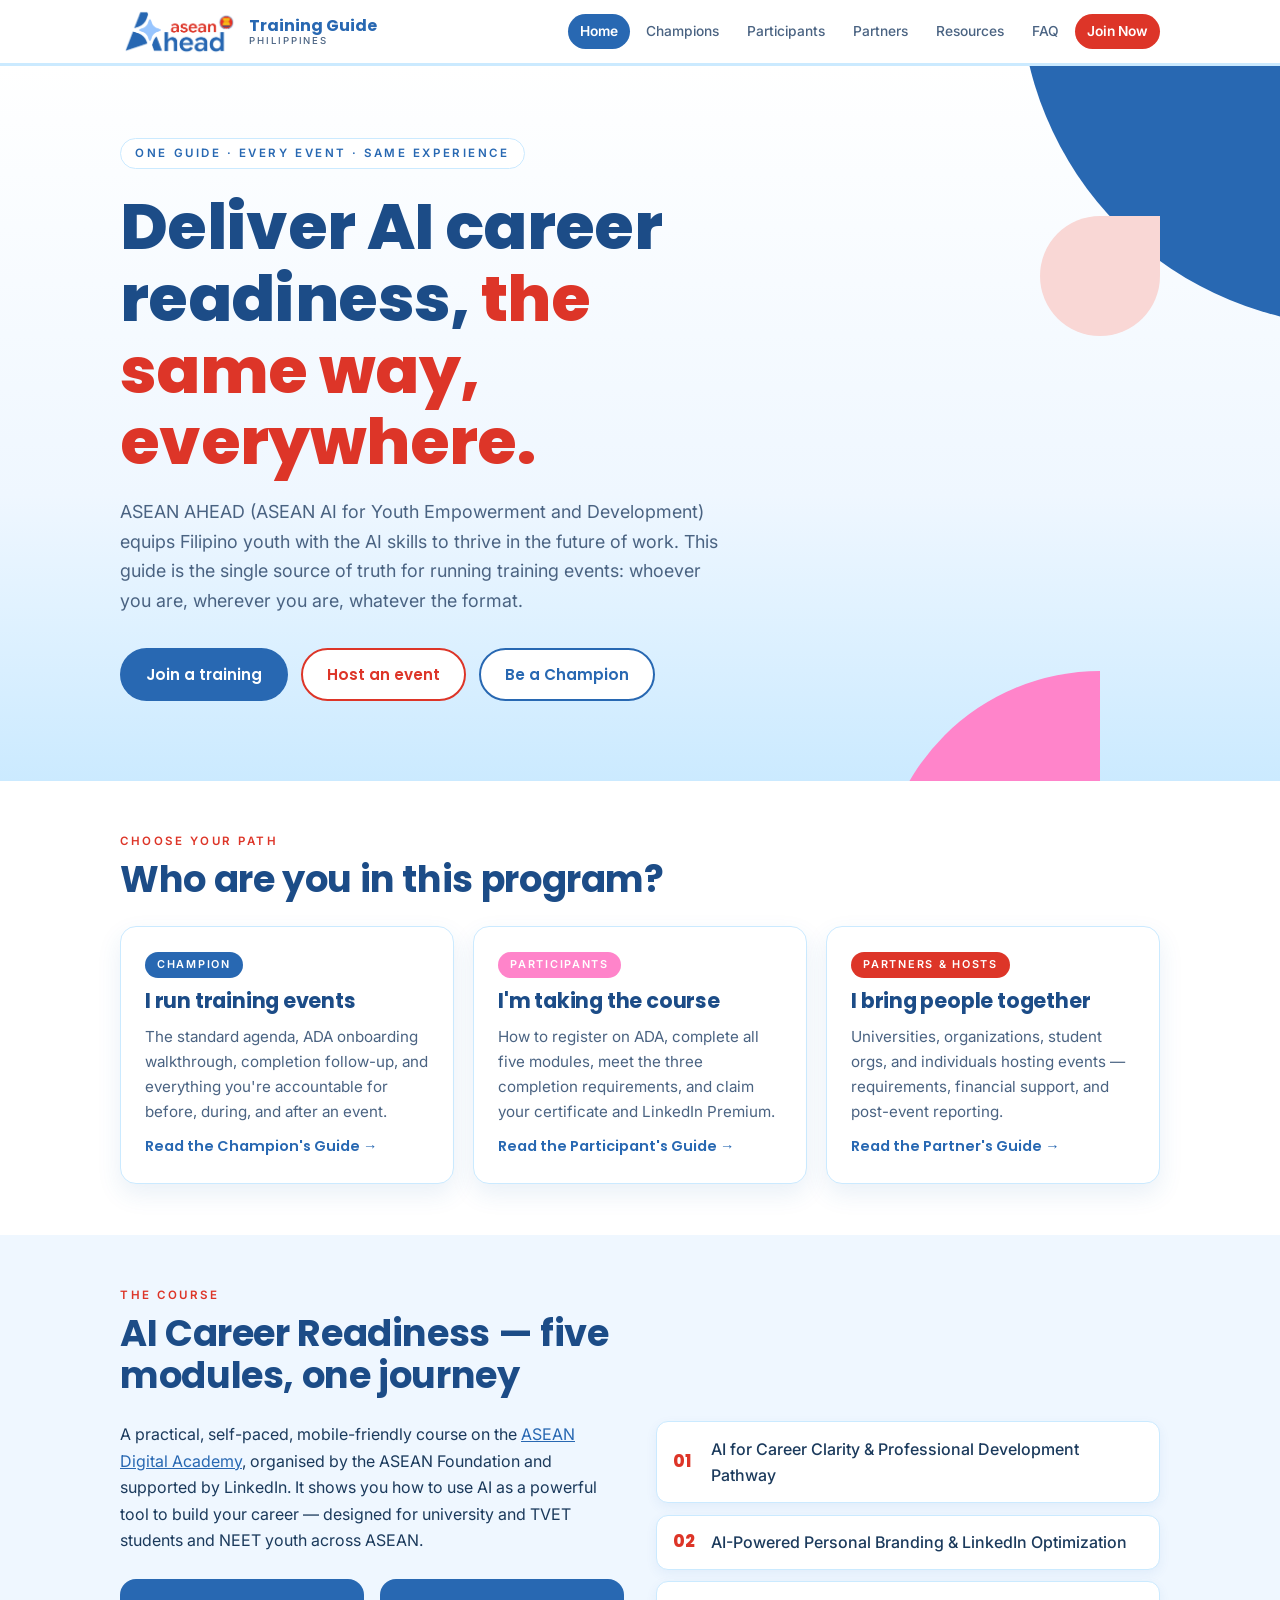
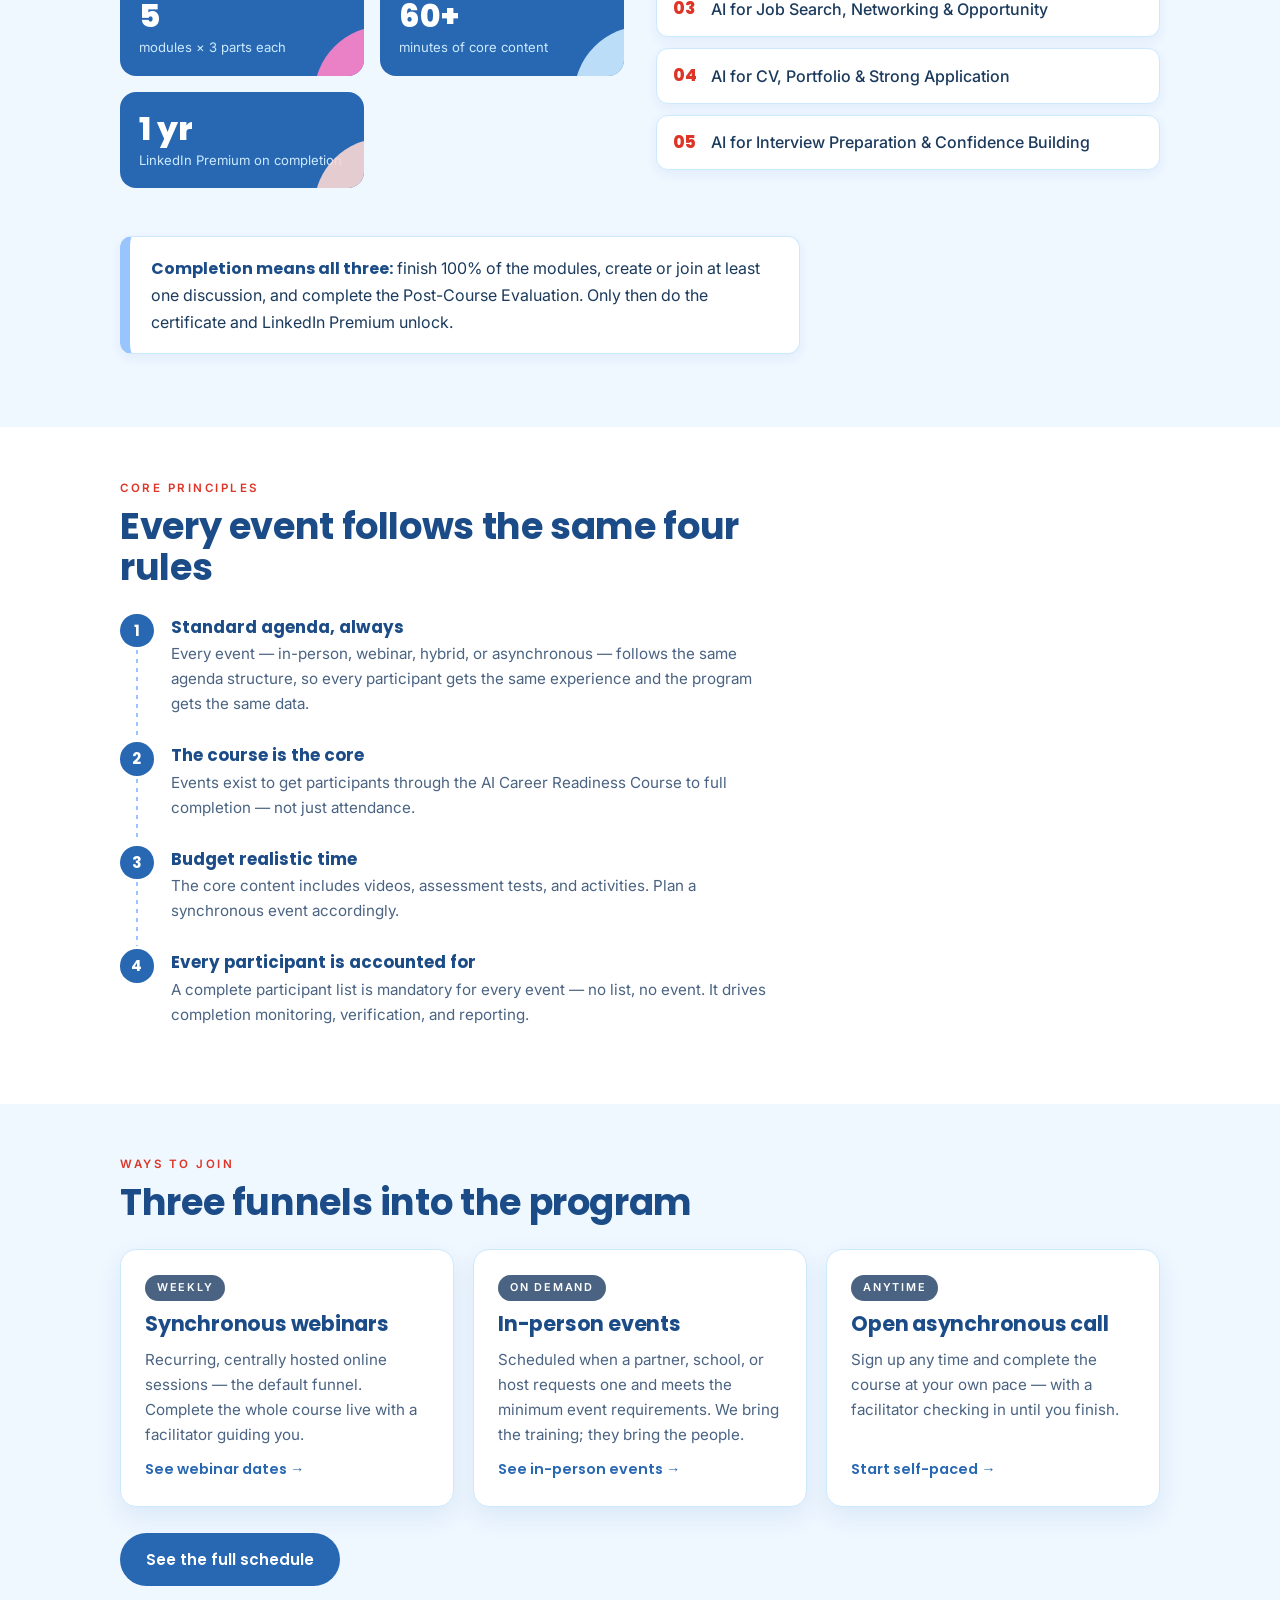
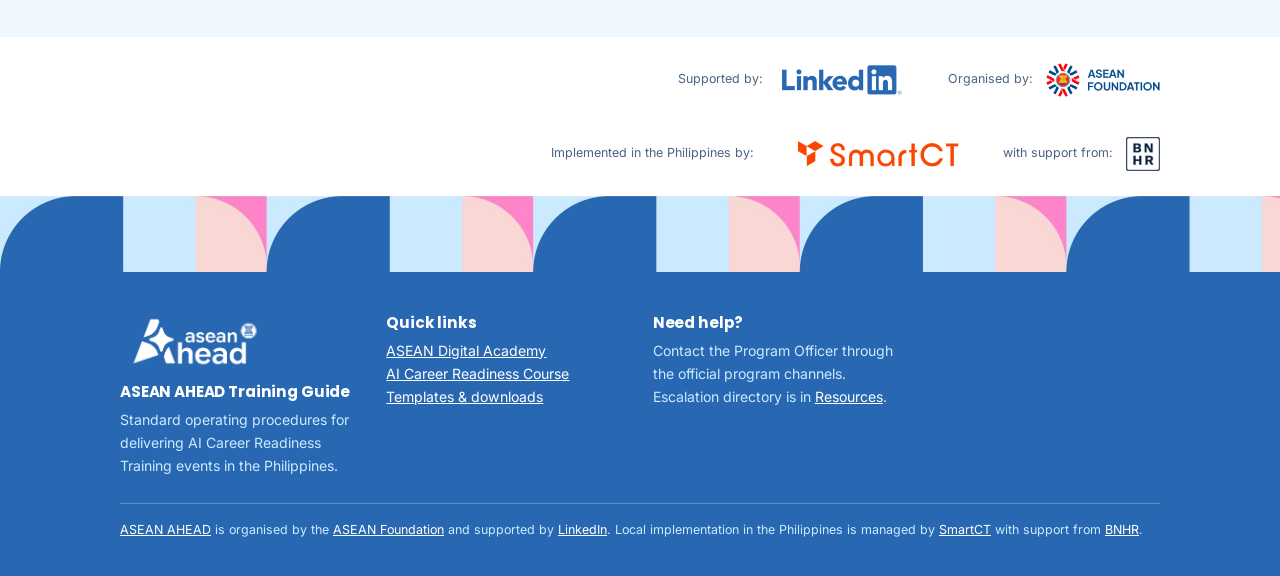
==== index.html @ 59f65eb9 "initial commit" ====
<!DOCTYPE html>
<html lang="en">
<head>
<meta charset="UTF-8">
<meta name="viewport" content="width=device-width, initial-scale=1.0">
<title>ASEAN AHEAD Training Guide — Deliver AI Career Readiness Training</title>
<meta name="description" content="The single source of truth for organizing and delivering ASEAN AHEAD AI Career Readiness Training events in the Philippines.">
<link rel="stylesheet" href="styles.css">
</head>
<body>

<header class="site-header">
  <div class="wrap">
    <a class="brand" href="index.html">
      <img class="brand-logo" src="assets/logo-asean-ahead-colour.png" alt="ASEAN Ahead">
      <span class="brand-text">Training Guide <small>Philippines</small></span>
    </a>
    <nav class="site-nav" aria-label="Main">
      <a href="index.html" aria-current="page">Home</a>
      <a href="champions.html">Champions</a>
      <a href="participants.html">Participants</a>
      <a href="partners.html">Partners</a>
      <a href="resources.html">Resources</a>
      <a href="faq.html">FAQ</a>
      <a class="nav-cta" href="join.html">Join Now</a>
    </nav>
  </div>
</header>

<section class="hero">
  <span class="geo-coral"></span>
  <div class="wrap">
    <span class="kicker">One guide · Every event · Same experience</span>
    <h1>Deliver AI career readiness, <em>the same way, everywhere.</em></h1>
    <p class="lede">
      ASEAN AHEAD (ASEAN AI for Youth Empowerment and Development) equips Filipino
      youth with the AI skills to thrive in the future of work. This guide is the
      single source of truth for running training events: whoever you are,
      wherever you are, whatever the format.
    </p>
    <div class="btn-row">
      <a class="btn btn-primary" href="participants.html" data-tooltip="See how to register, complete the course, and claim your certificate and LinkedIn Premium.">Join a training</a>
      <a class="btn btn-ghost-1" href="partners.html" data-tooltip="Bring ASEAN AHEAD to your school, organization, or community.">Host an event</a>
      <a class="btn btn-ghost-2" href="champions.html" data-tooltip="Be an AHEAD Champion to guide and empower others.">Be a Champion</a>
    </div>
  </div>
</section>

<main>

<section>
  <div class="wrap">
    <p class="section-label" id="choose-your-path">Choose your path</p>
    <h2 class="section-title">Who are you in this program?</h2>
    <div class="card-grid">
      <a class="card" href="champions.html">
        <span class="chip chip-facilitators">Champion</span>
        <h3>I run training events</h3>
        <p>The standard agenda, ADA onboarding walkthrough, completion follow-up,
           and everything you're accountable for before, during, and after an event.</p>
        <span class="card-cta">Read the Champion's Guide →</span>
      </a>
      <a class="card" href="participants.html">
        <span class="chip chip-participants">Participants</span>
        <h3>I'm taking the course</h3>
        <p>How to register on ADA, complete all five modules, meet the three
           completion requirements, and claim your certificate and LinkedIn Premium.</p>
        <span class="card-cta">Read the Participant's Guide →</span>
      </a>
      <a class="card" href="partners.html">
        <span class="chip chip-partners">Partners &amp; Hosts</span>
        <h3>I bring people together</h3>
        <p>Universities, organizations, student orgs, and individuals hosting
           events — requirements, financial support, and post-event reporting.</p>
        <span class="card-cta">Read the Partner's Guide →</span>
      </a>
    </div>
  </div>
</section>

<section>
  <div class="wrap">
    <p class="section-label" id="the-course">The course</p>
    <h2 class="section-title">AI Career Readiness — five modules, one journey</h2>
    <div class="two-col">
      <div>
        <div class="prose">
          <p>
            A practical, self-paced, mobile-friendly course on the
            <a href="https://ada.aseanfoundation.org/course-detail/ai-career-readiness">ASEAN Digital Academy</a>,
            organised by the ASEAN Foundation and supported by LinkedIn. It shows you
            how to use AI as a powerful tool to build your career — designed for
            university and TVET students and NEET youth across ASEAN.
          </p>
        </div>
        <div class="stat-row">
          <div class="stat"><span class="num">5</span><span class="lbl">modules × 3 parts each</span></div>
          <div class="stat"><span class="num">60+</span><span class="lbl">minutes of core content</span></div>
          <div class="stat"><span class="num">1 yr</span><span class="lbl">LinkedIn Premium on completion</span></div>
        </div>
      </div>
      <ol class="module-list">
        <li>AI for Career Clarity &amp; Professional Development Pathway</li>
        <li>AI-Powered Personal Branding &amp; LinkedIn Optimization</li>
        <li>AI for Job Search, Networking &amp; Opportunity</li>
        <li>AI for CV, Portfolio &amp; Strong Application</li>
        <li>AI for Interview Preparation &amp; Confidence Building</li>
      </ol>
    </div>
    <div class="callout gold">
      <strong>Completion means all three:</strong> finish 100% of the modules,
      create or join at least one discussion, and complete the Post-Course
      Evaluation. Only then do the certificate and LinkedIn Premium unlock.
    </div>
  </div>
</section>

<section>
  <div class="wrap">
    <p class="section-label" id="core-principles">Core principles</p>
    <h2 class="section-title">Every event follows the same four rules</h2>
    <ol class="steps">
      <li>
        <strong>Standard agenda, always</strong>
        <p>Every event — in-person, webinar, hybrid, or asynchronous — follows the
           same agenda structure, so every participant gets the same experience and
           the program gets the same data.</p>
      </li>
      <li>
        <strong>The course is the core</strong>
        <p>Events exist to get participants through the AI Career Readiness Course
           to full completion — not just attendance.</p>
      </li>
      <li>
        <strong>Budget realistic time</strong>
        <p>The core content includes videos, assessment tests, and activities. Plan a synchronous event accordingly.</p>
      </li>
      <li>
        <strong>Every participant is accounted for</strong>
        <p>A complete participant list is mandatory for every event — no list, no
           event. It drives completion monitoring, verification, and reporting.</p>
      </li>
    </ol>
  </div>
</section>

<section>
  <div class="wrap">
    <p class="section-label" id="ways-to-join">Ways to join</p>
    <h2 class="section-title">Three funnels into the program</h2>
    <div class="card-grid">
      <a class="card" href="join.html#Webinar">
        <span class="chip chip-neutral">Weekly</span>
        <h3>Synchronous webinars</h3>
        <p>Recurring, centrally hosted online sessions — the default funnel.
           Complete the whole course live with a facilitator guiding you.</p>
        <span class="card-cta">See webinar dates →</span>
      </a>
      <a class="card" href="join.html#In-person">
        <span class="chip chip-neutral">On demand</span>
        <h3>In-person events</h3>
        <p>Scheduled when a partner, school, or host requests one and meets the
           minimum event requirements. We bring the training; they bring the people.</p>
        <span class="card-cta">See in-person events →</span>
      </a>
      <a class="card" href="join.html#Self-paced">
        <span class="chip chip-neutral">Anytime</span>
        <h3>Open asynchronous call</h3>
        <p>Sign up any time and complete the course at your own pace — with a
           facilitator checking in until you finish.</p>
        <span class="card-cta">Start self-paced →</span>
      </a>
    </div>
    <div class="btn-row" style="margin-top:1.6rem">
      <a class="btn btn-primary" href="join.html">See the full schedule</a>
    </div>
  </div>
</section>

</main>

<div class="partner-bar">
  <div class="wrap">
    <span class="pb-group"><small>Supported by:</small>
      <img src="assets/logo-linkedin.png" alt="LinkedIn"></span>
    <span class="pb-group"><small>Organised by:</small>
      <img src="assets/logo-asean-foundation-colour.png" alt="ASEAN Foundation"></span>
    <span class="pb-group"><small>Implemented in the Philippines by:</small>
      <a href="https://smartct.org/" target="_blank" rel="noopener">
        <img src="assets/logo-smartct.png" alt="SmartCT"></a>
    <span class="pb-group"><small>with support from:</small>
      <a href="https://fb.com/bnhr.xyz" target="_blank" rel="noopener">
        <img src="assets/logo-bnhr.png" alt="BNHR"></a></span>
  </div>
</div>

<div class="geo-band" role="presentation"></div>

<footer class="site-footer">
  <div class="wrap">
    <div>
      <img class="footer-logo" src="assets/logo-asean-ahead-white.png" alt="">
      <h4>ASEAN AHEAD Training Guide</h4>
      <p>Standard operating procedures for delivering AI Career Readiness
         Training events in the Philippines.</p>
    </div>
    <div>
      <h4>Quick links</h4>
      <p>
        <a href="https://ada.aseanfoundation.org/">ASEAN Digital Academy</a><br>
        <a href="https://ada.aseanfoundation.org/course-detail/ai-career-readiness">AI Career Readiness Course</a><br>
        <a href="resources.html">Templates &amp; downloads</a>
      </p>
    </div>
    <div>
      <h4>Need help?</h4>
      <p>Contact the Program Officer through the official program channels.
         Escalation directory is in <a href="resources.html">Resources</a>.</p>
    </div>
    <p class="fine">
      <a href="https://ada.aseanfoundation.org/asean-ahead" target="_blank" rel="noopener">ASEAN AHEAD</a>
      is organised by the
      <a href="https://www.aseanfoundation.org/" target="_blank" rel="noopener">ASEAN Foundation</a>
      and supported by
      <a href="https://www.linkedin.com/" target="_blank" rel="noopener">LinkedIn</a>.
      Local implementation in the Philippines is managed by
      <a href="https://smartct.org/" target="_blank" rel="noopener">SmartCT</a>
      with support from
      <a href="https://fb.com/bnhr.xyz" target="_blank" rel="noopener">BNHR</a>.
    </p>
  </div>
</footer>

</body>
</html>
---- styles.css ----
/* ============================================================
   ASEAN AHEAD Training Guide — shared styles
   Branding per the official ASEAN Ahead guide: white ground,
   primary blue #2868B2, red accent #DD3528, pink #FF84CA,
   light blue #CBEAFF, blush #F9D7D5, sky #98C5FE, and the
   signature quarter-circle geometric band. Rounded geometric
   sans (Poppins) echoing the wordmark.
   ============================================================ */

@import url('https://fonts.googleapis.com/css2?family=Poppins:wght@400;500;600;700;800&family=Inter:ital,wght@0,400;0,500;0,600;1,400&display=swap');

:root {
  --white: #FFFFFF;
  --blue: #2868B2;
  --blue-deep: #1C4C87;
  --red: #DD3528;
  --pink: #FF84CA;
  --sky: #98C5FE;
  --blue-pale: #CBEAFF;
  --blue-wash: #EFF7FF;
  --blush: #F9D7D5;
  --ink: #1B3A5C;
  --ink-soft: #4A6382;
  --line: #CBEAFF;
  --radius: 16px;
  --font-display: 'Poppins', 'Trebuchet MS', sans-serif;
  --font-body: 'Inter', 'Segoe UI', sans-serif;

  /* legacy accent aliases (markup uses these class names) */
  --cobalt: var(--blue);
  --cobalt-deep: var(--blue-deep);
  --teal: var(--pink);
  --coral: var(--red);
  --gold: var(--sky);
}

* { margin: 0; padding: 0; box-sizing: border-box; }

html { scroll-behavior: smooth; }

body {
  font-family: var(--font-body);
  background: var(--white);
  color: var(--ink);
  line-height: 1.65;
  font-size: 1rem;
  -webkit-font-smoothing: antialiased;
}

::selection { background: var(--blue-pale); color: var(--ink); }

h1, h2, h3, h4 {
  font-family: var(--font-display);
  line-height: 1.12;
  letter-spacing: -0.01em;
  font-weight: 700;
}

a { color: var(--blue); }

img { max-width: 100%; }

.wrap { max-width: 1080px; margin: 0 auto; padding: 0 1.25rem; }

/* ---------- header / nav ---------- */

.site-header {
  background: var(--white);
  color: var(--ink);
  border-bottom: 3px solid var(--blue-pale);
  position: sticky;
  top: 0;
  z-index: 50;
}

.site-header .wrap {
  display: flex;
  align-items: center;
  justify-content: space-between;
  gap: 1rem;
  flex-wrap: wrap;
  padding-top: 0.6rem;
  padding-bottom: 0.6rem;
}

.brand {
  color: var(--ink);
  text-decoration: none;
  display: flex;
  align-items: center;
  gap: 0.65rem;
  white-space: nowrap;
}

.brand-logo { height: 44px; width: auto; flex: none; }

.brand-text {
  font-family: var(--font-display);
  font-weight: 700;
  font-size: 1rem;
  color: var(--blue);
  line-height: 1.15;
}

.brand-text small {
  display: block;
  font-family: var(--font-body);
  font-weight: 500;
  font-size: 0.6rem;
  letter-spacing: 0.2em;
  text-transform: uppercase;
  color: var(--ink-soft);
}

.site-nav { display: flex; gap: 0.25rem; flex-wrap: wrap; }

.site-nav a {
  color: var(--ink-soft);
  text-decoration: none;
  font-size: 0.86rem;
  font-weight: 500;
  padding: 0.4rem 0.75rem;
  border-radius: 999px;
  transition: background 0.15s, color 0.15s;
}

.site-nav a:hover { background: var(--blue-wash); color: var(--blue); }

.site-nav a[aria-current="page"] { background: var(--blue); color: var(--white); font-weight: 600; }

/* ---------- hero ---------- */

.hero {
  position: relative;
  overflow: hidden;
  background: linear-gradient(180deg, var(--white) 0%, var(--blue-wash) 60%, var(--blue-pale) 100%);
  color: var(--ink);
  padding: 4.5rem 0 5rem;
}

.hero::before, .hero::after {
  content: "";
  position: absolute;
  pointer-events: none;
}

/* quarter-circle geometry from the brand band */
.hero::before {
  width: 340px; height: 340px;
  right: -80px; top: -80px;
  border-radius: 0 0 0 100%;
  background: var(--blue);
}

.hero::after {
  width: 220px; height: 220px;
  right: 180px; bottom: -110px;
  border-radius: 100% 0 0 0;
  background: var(--pink);
}

.hero .geo-coral {
  position: absolute;
  width: 120px; height: 120px;
  right: 120px; top: 150px;
  border-radius: 50% 0 50% 50%;
  background: var(--blush);
}

.hero .wrap { position: relative; z-index: 2; }

.kicker {
  display: inline-block;
  font-size: 0.72rem;
  font-weight: 600;
  letter-spacing: 0.22em;
  text-transform: uppercase;
  color: var(--blue);
  background: var(--white);
  border: 1px solid var(--blue-pale);
  border-radius: 999px;
  padding: 0.3rem 0.9rem;
  margin-bottom: 1.4rem;
}

.hero h1 {
  font-size: clamp(2.3rem, 6vw, 4rem);
  font-weight: 800;
  max-width: 15ch;
  margin-bottom: 1.2rem;
  color: var(--blue-deep);
}

.hero h1 em {
  font-style: normal;
  color: var(--red);
}

.hero p.lede {
  font-size: 1.12rem;
  max-width: 56ch;
  color: var(--ink-soft);
  margin-bottom: 2rem;
}

.btn-row { display: flex; gap: 0.8rem; flex-wrap: wrap; }

.btn {
  display: inline-block;
  font-family: var(--font-display);
  font-weight: 600;
  font-size: 0.95rem;
  text-decoration: none;
  padding: 0.75rem 1.5rem;
  border-radius: 999px;
  border: 2px solid transparent;
  transition: transform 0.15s, box-shadow 0.15s;
}

.btn:hover { transform: translateY(-2px); }

.btn-primary { background: var(--blue); color: var(--white); }
.btn-primary:hover { background: var(--blue-deep); }
.btn-ghost-1 { border-color: var(--red); color: var(--red); background: var(--white); }
.btn-ghost-1:hover { background: var(--red); color: var(--white); }
.btn-ghost-2 { border-color: var(--blue); color: var(--blue); background: var(--white); }
.btn-ghost-2:hover { background: var(--blue); color: var(--white); }

/* hover tooltips */

[data-tooltip] { position: relative; }

[data-tooltip]::after {
  content: attr(data-tooltip);
  position: absolute;
  bottom: calc(100% + 8px);
  left: 50%;
  transform: translateX(-50%) translateY(4px);
  background: var(--blue-deep);
  color: var(--white);
  font-size: 0.78rem;
  font-weight: 400;
  line-height: 1.35;
  padding: 0.45rem 0.7rem;
  border-radius: 8px;
  width: max-content;
  max-width: 240px;
  text-align: center;
  white-space: normal;
  opacity: 0;
  visibility: hidden;
  transition: opacity 0.15s ease, transform 0.15s ease;
  pointer-events: none;
  z-index: 10;
}

[data-tooltip]::before {
  content: "";
  position: absolute;
  bottom: calc(100% + 3px);
  left: 50%;
  transform: translateX(-50%);
  border: 5px solid transparent;
  border-top-color: var(--blue-deep);
  opacity: 0;
  visibility: hidden;
  transition: opacity 0.15s ease;
  pointer-events: none;
  z-index: 10;
}

[data-tooltip]:hover::after,
[data-tooltip]:focus-visible::after {
  opacity: 1;
  visibility: visible;
  transform: translateX(-50%) translateY(0);
}

[data-tooltip]:hover::before,
[data-tooltip]:focus-visible::before {
  opacity: 1;
  visibility: visible;
}

/* page hero (interior pages) */

.page-hero {
  background: linear-gradient(180deg, var(--white) 0%, var(--blue-wash) 100%);
  color: var(--ink);
  padding: 3rem 0 3.4rem;
  position: relative;
  overflow: hidden;
}

.page-hero::before {
  content: "";
  position: absolute;
  width: 260px; height: 260px;
  right: -60px; top: -90px;
  border-radius: 0 0 0 100%;
}

.page-hero.tint-facilitators::before { background: var(--blue); }
.page-hero.tint-participants::before { background: var(--pink); }
.page-hero.tint-partners::before { background: var(--red); }
.page-hero.tint-neutral::before { background: var(--sky); }

.page-hero .wrap { position: relative; z-index: 2; }

.page-hero h1 { font-size: clamp(2rem, 5vw, 3.2rem); font-weight: 800; margin: 0.6rem 0; color: var(--blue-deep); }

.page-hero p { max-width: 60ch; color: var(--ink-soft); }

/* ---------- sections ---------- */

main section { padding: 3.2rem 0; }

main section:nth-child(even) { background: var(--blue-wash); }

.section-label {
  font-size: 0.72rem;
  font-weight: 600;
  letter-spacing: 0.22em;
  text-transform: uppercase;
  color: var(--red);
  margin-bottom: 0.5rem;
}

h2.section-title {
  font-size: clamp(1.6rem, 3.4vw, 2.3rem);
  margin-bottom: 1.6rem;
  max-width: 26ch;
  color: var(--blue-deep);
}

.prose { max-width: 68ch; }
.prose p + p { margin-top: 0.9rem; }

/* ---------- audience cards ---------- */

.card-grid {
  display: grid;
  grid-template-columns: repeat(auto-fit, minmax(260px, 1fr));
  gap: 1.2rem;
}

.card {
  background: var(--white);
  border: 1.5px solid var(--blue-pale);
  border-radius: var(--radius);
  padding: 1.6rem 1.5rem 1.5rem;
  box-shadow: 0 10px 24px rgba(40, 104, 178, 0.10);
  display: flex;
  flex-direction: column;
  gap: 0.7rem;
  transition: transform 0.15s, box-shadow 0.15s, border-color 0.15s;
}

a.card { text-decoration: none; color: var(--ink); }

a.card:hover {
  transform: translateY(-4px);
  border-color: var(--blue);
  box-shadow: 0 16px 32px rgba(40, 104, 178, 0.18);
}

.card .chip {
  align-self: flex-start;
  font-size: 0.68rem;
  font-weight: 600;
  letter-spacing: 0.16em;
  text-transform: uppercase;
  color: #fff;
  border-radius: 999px;
  padding: 0.25rem 0.75rem;
}

.chip-facilitators { background: var(--blue); }
.chip-participants { background: var(--pink); color: var(--blue-deep); }
.chip-partners { background: var(--red); }
.chip-neutral { background: var(--ink-soft); }

.card h3 { font-size: 1.3rem; color: var(--blue-deep); }

.card p { color: var(--ink-soft); font-size: 0.95rem; }

.card .card-cta {
  margin-top: auto;
  font-family: var(--font-display);
  font-weight: 600;
  font-size: 0.9rem;
  color: var(--blue);
}

/* ---------- module strip ---------- */

.module-list { list-style: none; counter-reset: mod; display: grid; gap: 0.7rem; }

.module-list li {
  counter-increment: mod;
  background: var(--white);
  border: 1.5px solid var(--blue-pale);
  border-radius: 12px;
  padding: 0.85rem 1.1rem 0.85rem 3.4rem;
  position: relative;
  font-weight: 500;
  box-shadow: 0 4px 12px rgba(40, 104, 178, 0.07);
}

.module-list li::before {
  content: counter(mod, decimal-leading-zero);
  position: absolute;
  left: 1rem; top: 50%;
  transform: translateY(-50%);
  font-family: var(--font-display);
  font-weight: 800;
  font-size: 1.05rem;
  color: var(--red);
}

.module-list li small { display: block; font-weight: 400; color: var(--ink-soft); }

/* ---------- steps / journey ---------- */

.steps { list-style: none; counter-reset: step; display: grid; gap: 0; }

.steps li {
  counter-increment: step;
  position: relative;
  padding: 0 0 1.6rem 3.2rem;
}

.steps li::before {
  content: counter(step);
  position: absolute;
  left: 0; top: 0;
  width: 2.1rem; height: 2.1rem;
  border-radius: 50%;
  background: var(--blue);
  color: var(--white);
  font-family: var(--font-display);
  font-weight: 700;
  display: grid;
  place-items: center;
  font-size: 0.95rem;
}

.steps li::after {
  content: "";
  position: absolute;
  left: calc(1.05rem - 1px);
  top: 2.3rem; bottom: 0.2rem;
  width: 2px;
  background: repeating-linear-gradient(to bottom, var(--sky) 0 4px, transparent 4px 9px);
}

.steps li:last-child::after { display: none; }

.steps li strong { font-family: var(--font-display); font-size: 1.05rem; display: block; color: var(--blue-deep); }

.steps li p { color: var(--ink-soft); font-size: 0.95rem; max-width: 60ch; }

/* ---------- checklist ---------- */

.checklist { list-style: none; display: grid; gap: 0.6rem; max-width: 68ch; }

.checklist li {
  position: relative;
  padding: 0.7rem 1rem 0.7rem 2.9rem;
  background: var(--white);
  border: 1.5px solid var(--blue-pale);
  border-radius: 12px;
  box-shadow: 0 4px 12px rgba(40, 104, 178, 0.07);
}

.checklist li::before {
  content: "✓";
  position: absolute;
  left: 0.85rem; top: 50%;
  transform: translateY(-50%);
  width: 1.45rem; height: 1.45rem;
  border-radius: 50%;
  background: var(--blue);
  color: #fff;
  font-weight: 700;
  display: grid;
  place-items: center;
  font-size: 0.85rem;
}

.checklist.coral li::before { background: var(--red); }
.checklist.cobalt li::before { background: var(--blue-deep); }

/* ---------- tables ---------- */

.table-scroll { overflow-x: auto; }

table {
  border-collapse: collapse;
  width: 100%;
  min-width: 560px;
  background: var(--white);
  border: 1.5px solid var(--blue-pale);
  border-radius: var(--radius);
  overflow: hidden;
  font-size: 0.93rem;
}

th, td { text-align: left; padding: 0.7rem 0.9rem; border-bottom: 1px solid var(--blue-pale); vertical-align: top; }

thead th {
  background: var(--blue);
  color: var(--white);
  font-family: var(--font-display);
  font-weight: 600;
  font-size: 0.85rem;
  letter-spacing: 0.04em;
}

tbody tr:nth-child(even) { background: var(--blue-wash); }

tbody tr:last-child td { border-bottom: none; }

td .dur { font-family: var(--font-display); font-weight: 700; color: var(--blue); white-space: nowrap; }

.part-title {
  font-size: 1.05rem;
  color: var(--blue-deep);
  margin: 1.6rem 0 0.7rem;
}

.part-title:first-of-type { margin-top: 0; }

/* ---------- callouts ---------- */

.callout {
  border: 1.5px solid var(--blue-pale);
  border-left-width: 10px;
  border-radius: 12px;
  background: var(--white);
  padding: 1.1rem 1.3rem;
  max-width: 68ch;
  margin: 1.4rem 0;
  box-shadow: 0 4px 12px rgba(40, 104, 178, 0.07);
}

.callout.gold { border-left-color: var(--sky); }
.callout.teal { border-left-color: var(--pink); }
.callout.coral { border-left-color: var(--red); }
.callout.cobalt { border-left-color: var(--blue); }

.callout strong { font-family: var(--font-display); color: var(--blue-deep); }

/* ---------- stat tiles ---------- */

.stat-row {
  display: grid;
  grid-template-columns: repeat(auto-fit, minmax(160px, 1fr));
  gap: 1rem;
  margin: 1.6rem 0;
}

.stat {
  background: var(--blue);
  color: var(--white);
  border-radius: var(--radius);
  padding: 1.2rem 1.2rem 1rem;
  position: relative;
  overflow: hidden;
}

.stat::after {
  content: "";
  position: absolute;
  width: 70px; height: 70px;
  right: -20px; bottom: -20px;
  border-radius: 100% 0 0 0;
  opacity: 0.9;
}

.stat:nth-child(3n+1)::after { background: var(--pink); }
.stat:nth-child(3n+2)::after { background: var(--blue-pale); }
.stat:nth-child(3n)::after { background: var(--blush); }

.stat .num {
  font-family: var(--font-display);
  font-weight: 800;
  font-size: 2rem;
  color: var(--white);
  display: block;
  line-height: 1.1;
}

.stat .lbl { font-size: 0.82rem; color: var(--blue-pale); }

/* ---------- FAQ ---------- */

.filters { display: flex; gap: 0.5rem; flex-wrap: wrap; margin-bottom: 1.6rem; }

.filters button {
  font-family: var(--font-display);
  font-weight: 600;
  font-size: 0.85rem;
  padding: 0.45rem 1.1rem;
  border-radius: 999px;
  border: 2px solid var(--blue);
  background: var(--white);
  color: var(--blue);
  cursor: pointer;
  transition: background 0.15s, color 0.15s;
}

.filters button[aria-pressed="true"] { background: var(--blue); color: var(--white); }

details.faq-item {
  background: var(--white);
  border: 1.5px solid var(--blue-pale);
  border-radius: 12px;
  margin-bottom: 0.7rem;
  overflow: hidden;
  box-shadow: 0 4px 12px rgba(40, 104, 178, 0.07);
}

details.faq-item summary {
  cursor: pointer;
  list-style: none;
  padding: 0.9rem 1.1rem;
  font-weight: 600;
  display: flex;
  justify-content: space-between;
  align-items: center;
  gap: 1rem;
}

details.faq-item summary::-webkit-details-marker { display: none; }

details.faq-item summary::after {
  content: "+";
  font-family: var(--font-display);
  font-weight: 800;
  font-size: 1.3rem;
  color: var(--red);
  flex: none;
}

details.faq-item[open] summary::after { content: "–"; }

details.faq-item .faq-body { padding: 0 1.1rem 1rem; color: var(--ink-soft); max-width: 70ch; }

details.faq-item .tag {
  font-size: 0.65rem;
  letter-spacing: 0.14em;
  text-transform: uppercase;
  font-weight: 600;
  border-radius: 999px;
  padding: 0.15rem 0.6rem;
  color: #fff;
  margin-right: 0.6rem;
  flex: none;
}

/* ---------- partner bar & geometric band ---------- */

.partner-bar {
  background: var(--white);
  padding: 1.6rem 0;
}

.partner-bar .wrap {
  display: flex;
  justify-content: flex-end;
  align-items: center;
  gap: 2.5rem;
  flex-wrap: wrap;
}

.pb-group {
  display: flex;
  align-items: center;
  gap: 0.8rem;
  flex-wrap: wrap;
}

.pb-group small {
  font-size: 0.78rem;
  color: var(--ink-soft);
}

.pb-group img {
  height: 34px;
  width: auto;
  flex: none;
  object-fit: contain;
}

.pb-group a {
  display: flex;
  align-items: center;
  flex: none;
}

.geo-band {
  height: 76px;
  background: url('assets/geo-band.png') left bottom repeat-x;
  background-size: auto 100%;
}

/* ---------- footer ---------- */

.site-footer {
  background: var(--blue);
  color: var(--blue-pale);
  padding: 2.6rem 0 2.2rem;
  font-size: 0.88rem;
}

.site-footer .wrap {
  display: grid;
  grid-template-columns: repeat(auto-fit, minmax(220px, 1fr));
  gap: 1.6rem;
}

.footer-logo { height: 56px; width: auto; display: block; margin-bottom: 0.8rem; }

.site-footer h4 { color: var(--white); font-size: 0.95rem; margin-bottom: 0.5rem; }

.site-footer a { color: var(--white); }

.site-footer .fine { grid-column: 1 / -1; border-top: 1px solid rgba(255,255,255,0.25); padding-top: 1rem; font-size: 0.78rem; }

/* ---------- misc ---------- */

.two-col {
  display: grid;
  grid-template-columns: repeat(auto-fit, minmax(300px, 1fr));
  gap: 2rem;
  align-items: start;
}

.tbd {
  background: var(--pink);
  color: var(--blue-deep);
  font-size: 0.68rem;
  font-weight: 700;
  letter-spacing: 0.08em;
  border-radius: 4px;
  padding: 0.1rem 0.45rem;
  text-transform: uppercase;
  white-space: nowrap;
}

@media (max-width: 640px) {
  .hero { padding: 3rem 0 3.5rem; }
  .hero::after, .hero .geo-coral { display: none; }
  main section { padding: 2.4rem 0; }
  .partner-bar .wrap { justify-content: center; }
  .pb-group { justify-content: center; }
  .geo-band { height: 52px; }
}

/* ---------- join / events ---------- */

.site-nav a.nav-cta { background: var(--red); color: var(--white); font-weight: 600; }
.site-nav a.nav-cta:hover { background: var(--blue-deep); color: var(--white); }
.site-nav a.nav-cta[aria-current="page"] { background: var(--red); }

.filter-search {
  font-family: var(--font-body);
  font-size: 0.92rem;
  color: var(--ink);
  width: 100%;
  max-width: 420px;
  padding: 0.55rem 1.1rem;
  border: 2px solid var(--blue-pale);
  border-radius: 999px;
  margin-bottom: 1.6rem;
}

.filter-search:focus { outline: none; border-color: var(--blue); }

.event-list { display: grid; gap: 0.9rem; }

.event-row {
  display: grid;
  grid-template-columns: 84px 1fr auto;
  gap: 1.1rem;
  align-items: center;
  background: var(--white);
  border: 1.5px solid var(--blue-pale);
  border-radius: var(--radius);
  padding: 1rem 1.2rem;
  box-shadow: 0 4px 12px rgba(40, 104, 178, 0.07);
}

.event-date {
  text-align: center;
  font-family: var(--font-display);
  color: var(--blue);
  border-right: 1.5px solid var(--blue-pale);
  padding-right: 1.1rem;
}

.event-date .num { display: block; font-size: 1.9rem; font-weight: 800; line-height: 1.1; }
.event-date .mon { display: block; font-size: 0.78rem; font-weight: 600; color: var(--ink-soft); }

.event-body h3 { margin: 0.35rem 0 0.15rem; font-size: 1.05rem; color: var(--blue-deep); }
.event-meta { font-size: 0.88rem; color: var(--ink-soft); }
.event-notes { font-size: 0.82rem; color: var(--ink-soft); font-style: italic; margin-top: 0.2rem; }

.event-action .btn { padding: 0.55rem 1.2rem; font-size: 0.88rem; }
.event-tba {
  font-family: var(--font-display);
  font-size: 0.82rem;
  font-weight: 600;
  color: var(--ink-soft);
  white-space: nowrap;
}

.chip-webinar { background: var(--blue); }
.chip-inperson { background: var(--red); }
.chip-hybrid { background: var(--pink); color: var(--blue-deep); }
.chip-selfpaced { background: var(--sky); color: var(--blue-deep); }

.event-date .num.open { font-size: 1.15rem; padding: 0.45rem 0 0.2rem; }

.event-empty { color: var(--ink-soft); }
.event-error {
  font-size: 0.85rem;
  color: var(--red);
  background: var(--blush);
  border-radius: 8px;
  padding: 0.6rem 0.9rem;
  margin-top: 1rem;
}

@media (max-width: 640px) {
  .event-row { grid-template-columns: 64px 1fr; }
  .event-date { padding-right: 0.8rem; }
  .event-action { grid-column: 2; justify-self: start; }
}

/* anchor targets must clear the sticky header */
[id] { scroll-margin-top: 90px; }

/* ---------- timeline ---------- */

.timeline { list-style: none; margin: 0 0 0 0.5rem; padding: 0; border-left: 3px solid var(--blue-pale); }

.timeline > li { position: relative; padding: 0 0 1.5rem 1.5rem; }
.timeline > li:last-child { padding-bottom: 0; }

.timeline > li::before {
  content: "";
  position: absolute;
  left: -9px; top: 0.4rem;
  width: 15px; height: 15px;
  border-radius: 50%;
  background: var(--blue);
  border: 3px solid var(--white);
}

.timeline > li.milestone::before { background: var(--red); }

.timeline .when {
  display: block;
  font-family: var(--font-display);
  font-weight: 700;
  font-size: 0.95rem;
  color: var(--blue-deep);
}

.timeline .channel {
  display: inline-block;
  font-size: 0.72rem;
  font-weight: 600;
  letter-spacing: 0.06em;
  text-transform: uppercase;
  color: var(--ink-soft);
  background: var(--blue-wash);
  border-radius: 999px;
  padding: 0.1rem 0.6rem;
  margin-left: 0.4rem;
  vertical-align: 0.1rem;
}

.timeline p { color: var(--ink-soft); font-size: 0.94rem; margin-top: 0.15rem; }

/* lane / status chips */
.chip-ok { background: var(--blue); }
.chip-warn { background: var(--sky); color: var(--blue-deep); }
.chip-stop { background: var(--red); }
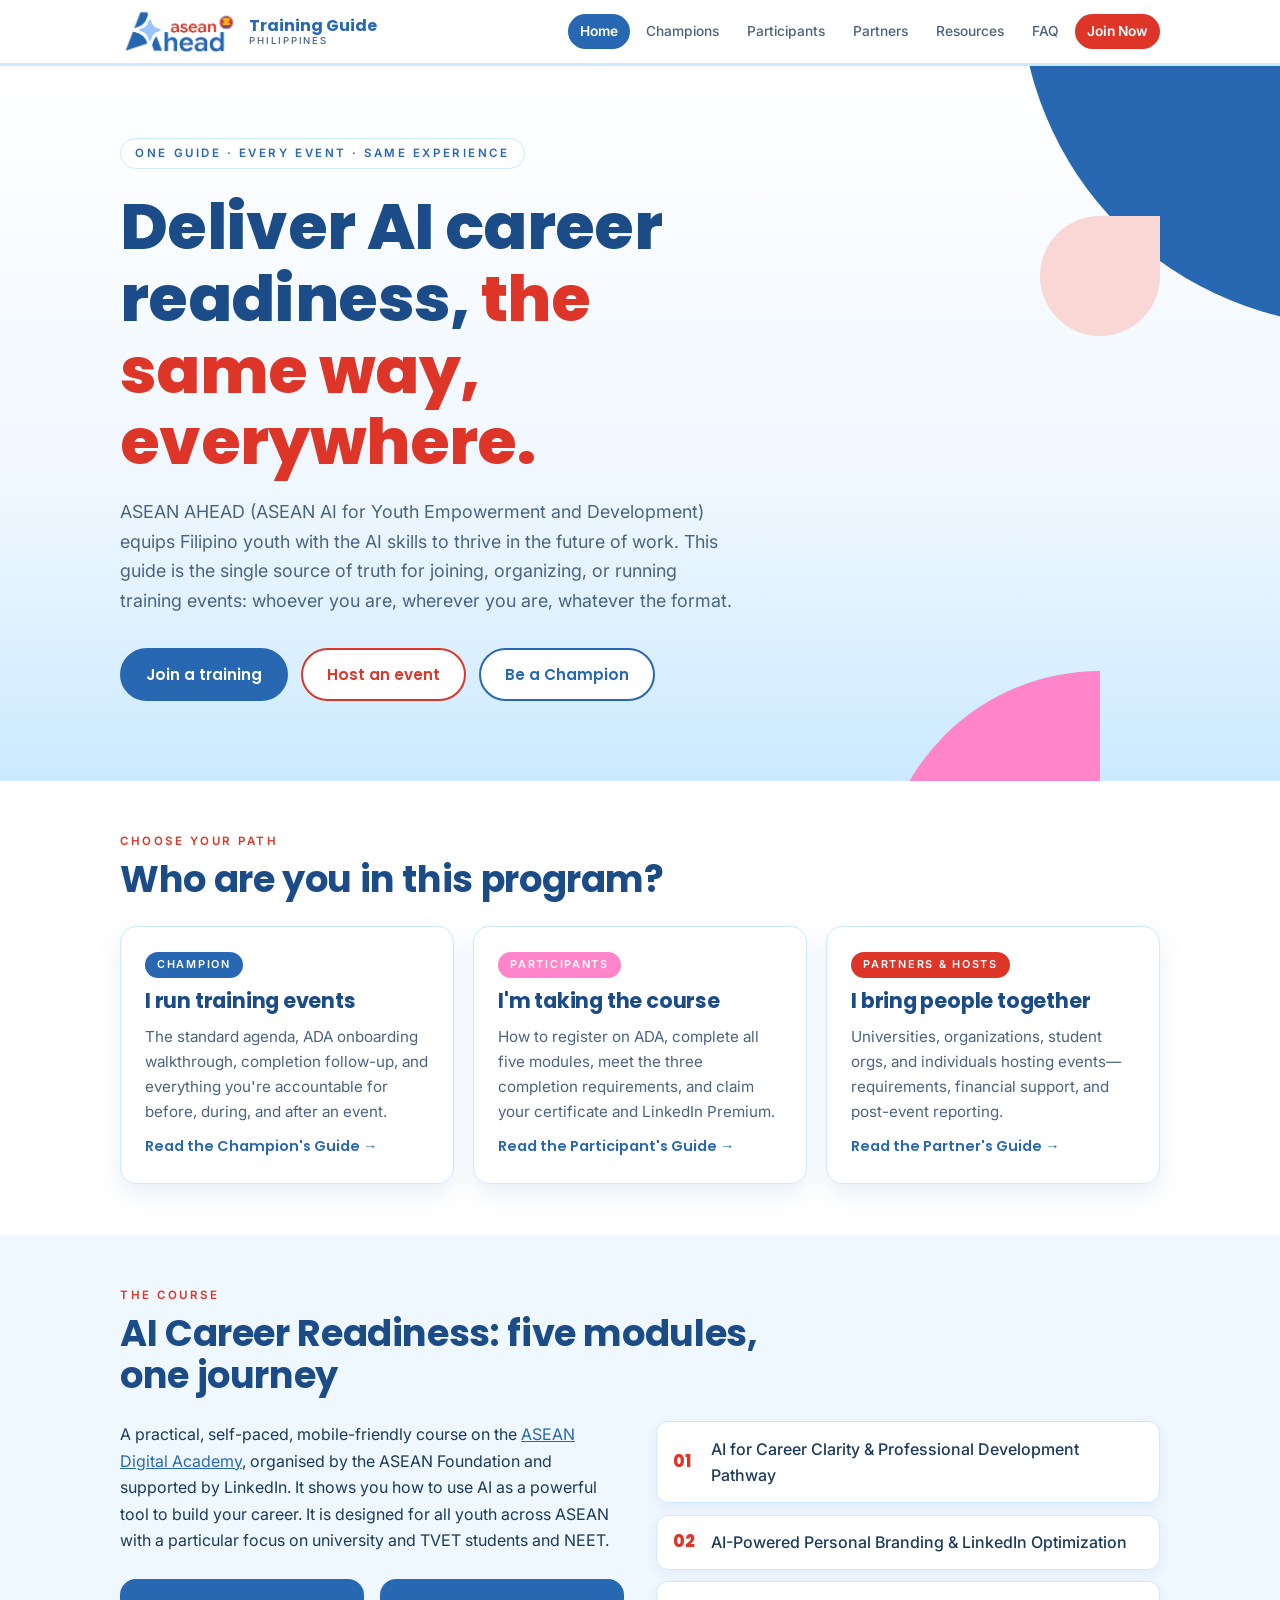
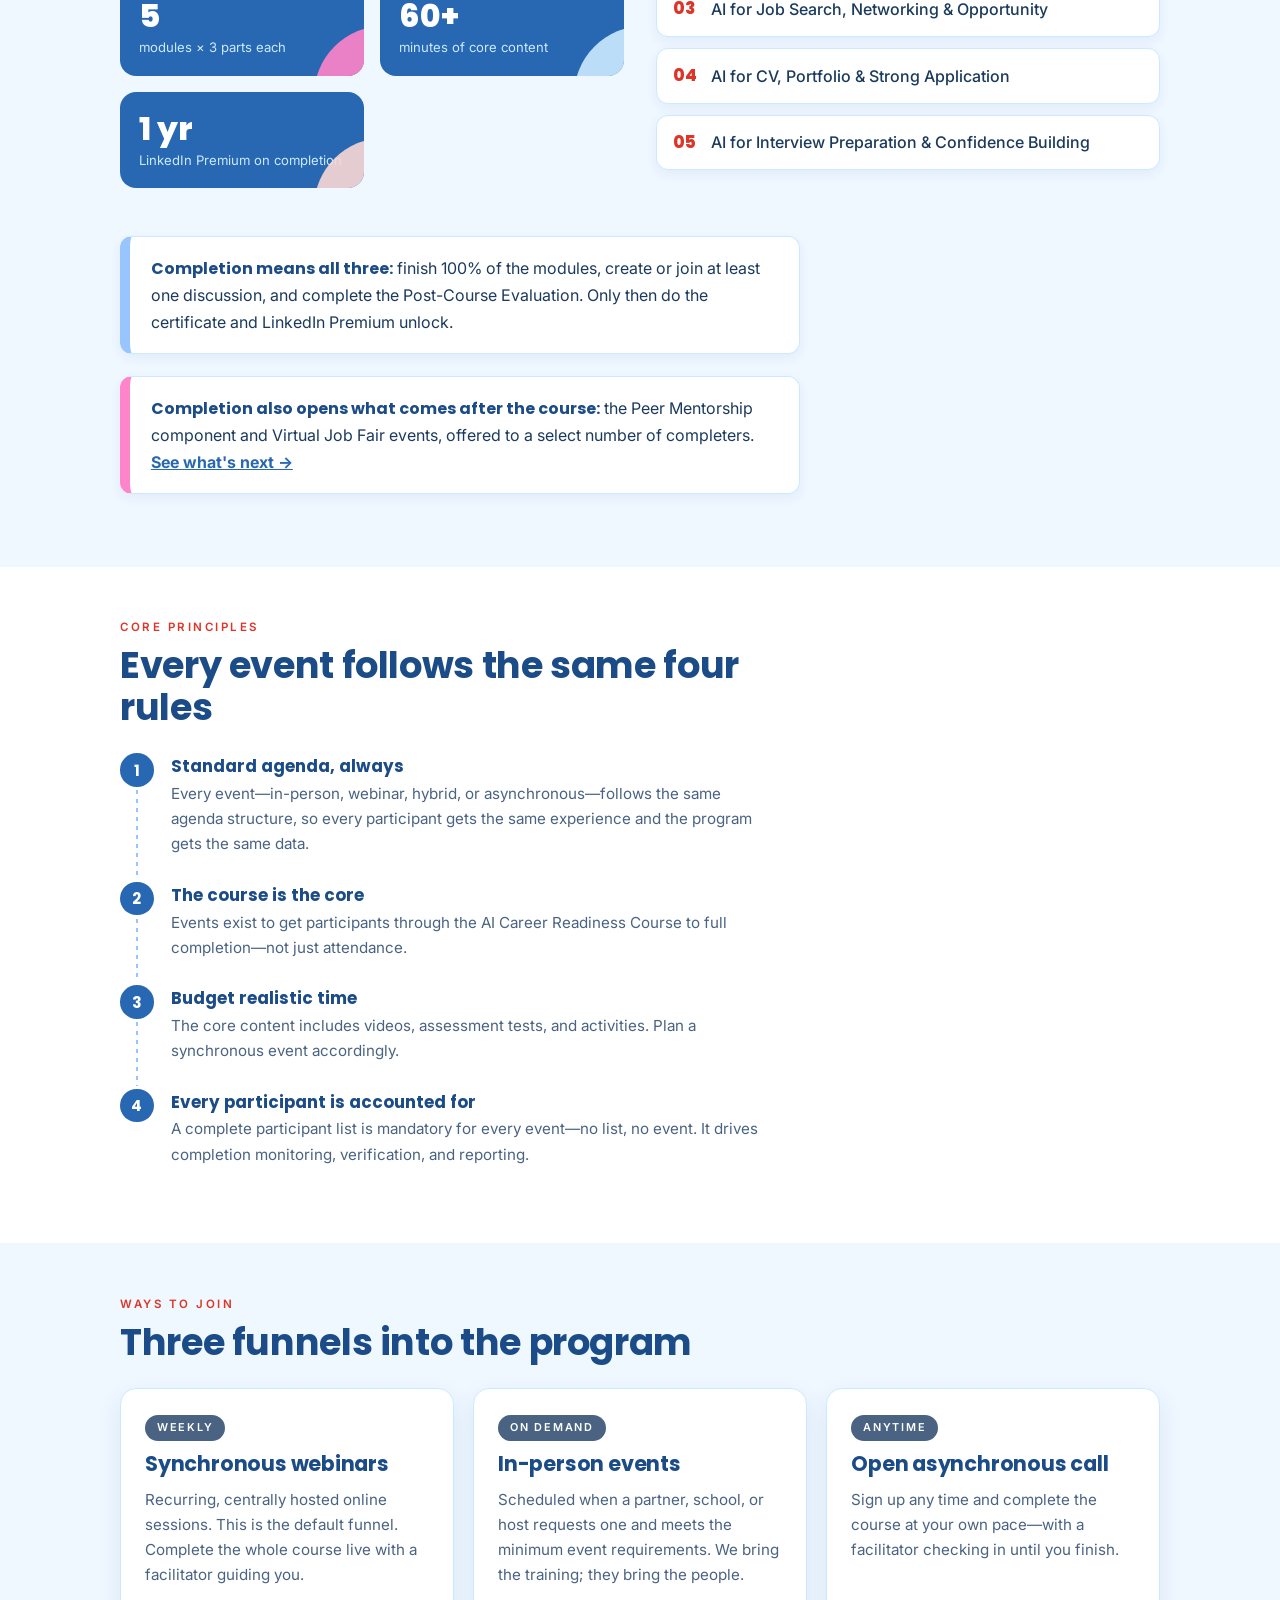
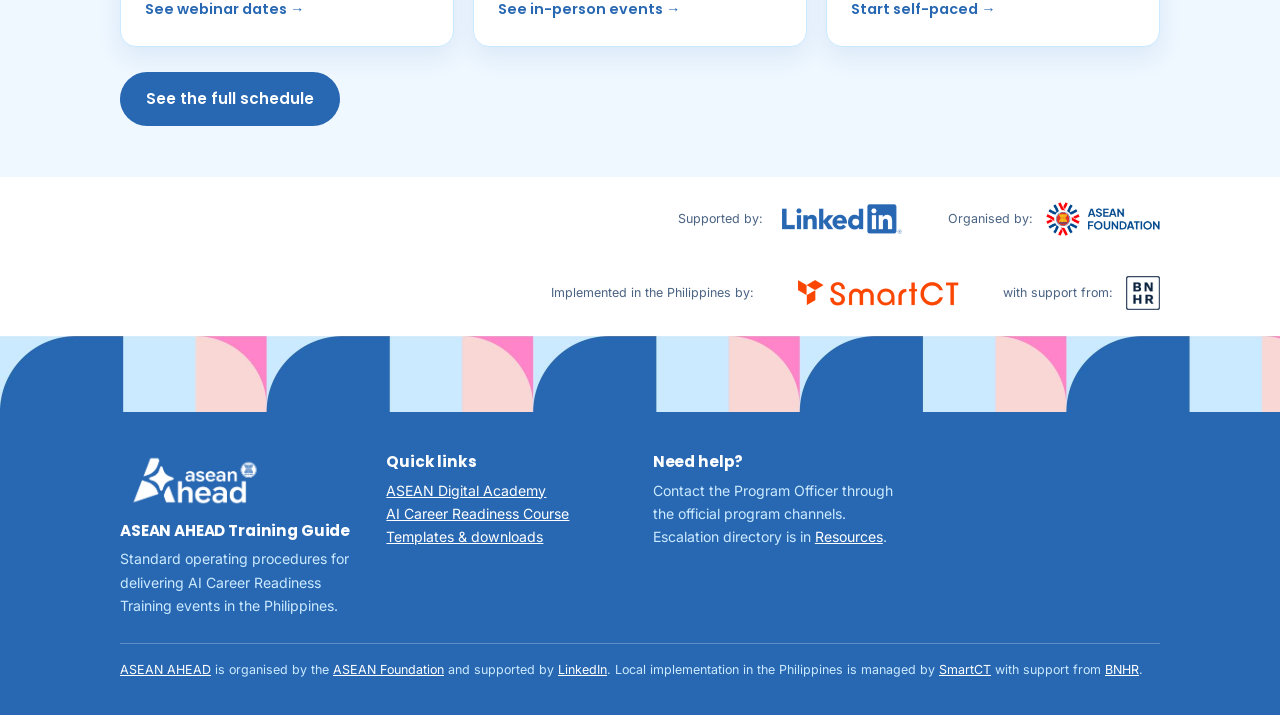
==== commit 2d991936: "docs: add selective mentorship/job-fair pathway; extend self-paced to Dec 2026 - Rework the particip" ====
--- a/index.html
+++ b/index.html
@@ -3,8 +3,8 @@
 <head>
 <meta charset="UTF-8">
 <meta name="viewport" content="width=device-width, initial-scale=1.0">
-<title>ASEAN AHEAD Training Guide — Deliver AI Career Readiness Training</title>
-<meta name="description" content="The single source of truth for organizing and delivering ASEAN AHEAD AI Career Readiness Training events in the Philippines.">
+<title>ASEAN AHEAD Training Guide—Deliver AI Career Readiness Training</title>
+<meta name="description" content="The single source of truth for joining, organizing, or delivering ASEAN AHEAD AI Career Readiness Training events in the Philippines.">
 <link rel="stylesheet" href="styles.css">
 </head>
 <body>
@@ -35,7 +35,7 @@
     <p class="lede">
       ASEAN AHEAD (ASEAN AI for Youth Empowerment and Development) equips Filipino
       youth with the AI skills to thrive in the future of work. This guide is the
-      single source of truth for running training events: whoever you are,
+      single source of truth for joining, organizing, or running training events: whoever you are,
       wherever you are, whatever the format.
     </p>
     <div class="btn-row">
@@ -71,7 +71,7 @@
         <span class="chip chip-partners">Partners &amp; Hosts</span>
         <h3>I bring people together</h3>
         <p>Universities, organizations, student orgs, and individuals hosting
-           events — requirements, financial support, and post-event reporting.</p>
+           events—requirements, financial support, and post-event reporting.</p>
         <span class="card-cta">Read the Partner's Guide →</span>
       </a>
     </div>
@@ -81,16 +81,14 @@
 <section>
   <div class="wrap">
     <p class="section-label" id="the-course">The course</p>
-    <h2 class="section-title">AI Career Readiness — five modules, one journey</h2>
+    <h2 class="section-title">AI Career Readiness: five modules, one journey</h2>
     <div class="two-col">
       <div>
         <div class="prose">
           <p>
             A practical, self-paced, mobile-friendly course on the
-            <a href="https://ada.aseanfoundation.org/course-detail/ai-career-readiness">ASEAN Digital Academy</a>,
-            organised by the ASEAN Foundation and supported by LinkedIn. It shows you
-            how to use AI as a powerful tool to build your career — designed for
-            university and TVET students and NEET youth across ASEAN.
+            <a href="https://ada.aseanfoundation.org/course-detail/ai-career-readiness">ASEAN Digital Academy</a>, organised by the ASEAN Foundation and supported by LinkedIn. It shows you
+            how to use AI as a powerful tool to build your career. It is designed for all youth across ASEAN with a particular focus on university and TVET students and NEET.
           </p>
         </div>
         <div class="stat-row">
@@ -112,6 +110,11 @@
       create or join at least one discussion, and complete the Post-Course
       Evaluation. Only then do the certificate and LinkedIn Premium unlock.
     </div>
+    <div class="callout teal">
+      <strong>Completion also opens what comes after the course:</strong> the Peer Mentorship
+      component and Virtual Job Fair events, offered to a select number of
+      completers. <b><a href="participants.html#after-the-course">See what's next →</a></b></p>
+    </div>
   </div>
 </section>
 
@@ -122,14 +125,14 @@
     <ol class="steps">
       <li>
         <strong>Standard agenda, always</strong>
-        <p>Every event — in-person, webinar, hybrid, or asynchronous — follows the
+        <p>Every event—in-person, webinar, hybrid, or asynchronous—follows the
            same agenda structure, so every participant gets the same experience and
            the program gets the same data.</p>
       </li>
       <li>
         <strong>The course is the core</strong>
         <p>Events exist to get participants through the AI Career Readiness Course
-           to full completion — not just attendance.</p>
+           to full completion—not just attendance.</p>
       </li>
       <li>
         <strong>Budget realistic time</strong>
@@ -137,7 +140,7 @@
       </li>
       <li>
         <strong>Every participant is accounted for</strong>
-        <p>A complete participant list is mandatory for every event — no list, no
+        <p>A complete participant list is mandatory for every event—no list, no
            event. It drives completion monitoring, verification, and reporting.</p>
       </li>
     </ol>
@@ -152,7 +155,7 @@
       <a class="card" href="join.html#Webinar">
         <span class="chip chip-neutral">Weekly</span>
         <h3>Synchronous webinars</h3>
-        <p>Recurring, centrally hosted online sessions — the default funnel.
+        <p>Recurring, centrally hosted online sessions. This is the default funnel.
            Complete the whole course live with a facilitator guiding you.</p>
         <span class="card-cta">See webinar dates →</span>
       </a>
@@ -166,7 +169,7 @@
       <a class="card" href="join.html#Self-paced">
         <span class="chip chip-neutral">Anytime</span>
         <h3>Open asynchronous call</h3>
-        <p>Sign up any time and complete the course at your own pace — with a
+        <p>Sign up any time and complete the course at your own pace—with a
            facilitator checking in until you finish.</p>
         <span class="card-cta">Start self-paced →</span>
       </a>
--- a/styles.css
+++ b/styles.css
@@ -378,6 +378,15 @@
 .chip-facilitators { background: var(--blue); }
 .chip-participants { background: var(--pink); color: var(--blue-deep); }
 .chip-partners { background: var(--red); }
+.chip-helpdesk { background: var(--sky); color: var(--blue-deep); }
+
+.tag-tbd {
+  background: transparent;
+  border: 1.5px dashed var(--ink-soft);
+  color: var(--ink-soft) !important;
+  margin-left: 0.3rem;
+  margin-right: 0 !important;
+}
 .chip-neutral { background: var(--ink-soft); }
 
 .card h3 { font-size: 1.3rem; color: var(--blue-deep); }
@@ -645,7 +654,48 @@
 
 details.faq-item[open] summary::after { content: "–"; }
 
-details.faq-item .faq-body { padding: 0 1.1rem 1rem; color: var(--ink-soft); max-width: 70ch; }
+details.faq-item .faq-body {
+  padding: 0.1rem 1.1rem 1.1rem;
+  color: var(--ink-soft);
+  line-height: 1.55;
+}
+
+details.faq-item .faq-body ul,
+details.faq-item .faq-body ol {
+  margin: 0.6rem 0 0.2rem;
+  padding-left: 1.2rem;
+}
+
+details.faq-item .faq-body li {
+  margin-bottom: 0.55rem;
+  padding-left: 0.2rem;
+}
+
+details.faq-item .faq-body li::marker { color: var(--red); }
+
+details.faq-item .faq-body li:last-child { margin-bottom: 0; }
+
+details.faq-item .faq-body strong { color: var(--blue-deep); }
+
+/* ---------- FAQ help desk ---------- */
+
+.faq-group-heading {
+  margin: 2.4rem 0 1.1rem;
+  padding-top: 1.6rem;
+  border-top: 1.5px solid var(--blue-pale);
+}
+
+.faq-group-heading .section-title { margin-bottom: 0.4rem; }
+
+.faq-group-heading .prose { max-width: 62ch; }
+
+details.faq-item.helpdesk {
+  border-color: var(--sky);
+  border-left: 5px solid var(--sky);
+  background: rgba(152, 197, 254, 0.10);
+}
+
+details.faq-item.helpdesk[open] { background: var(--white); }
 
 details.faq-item .tag {
   font-size: 0.65rem;
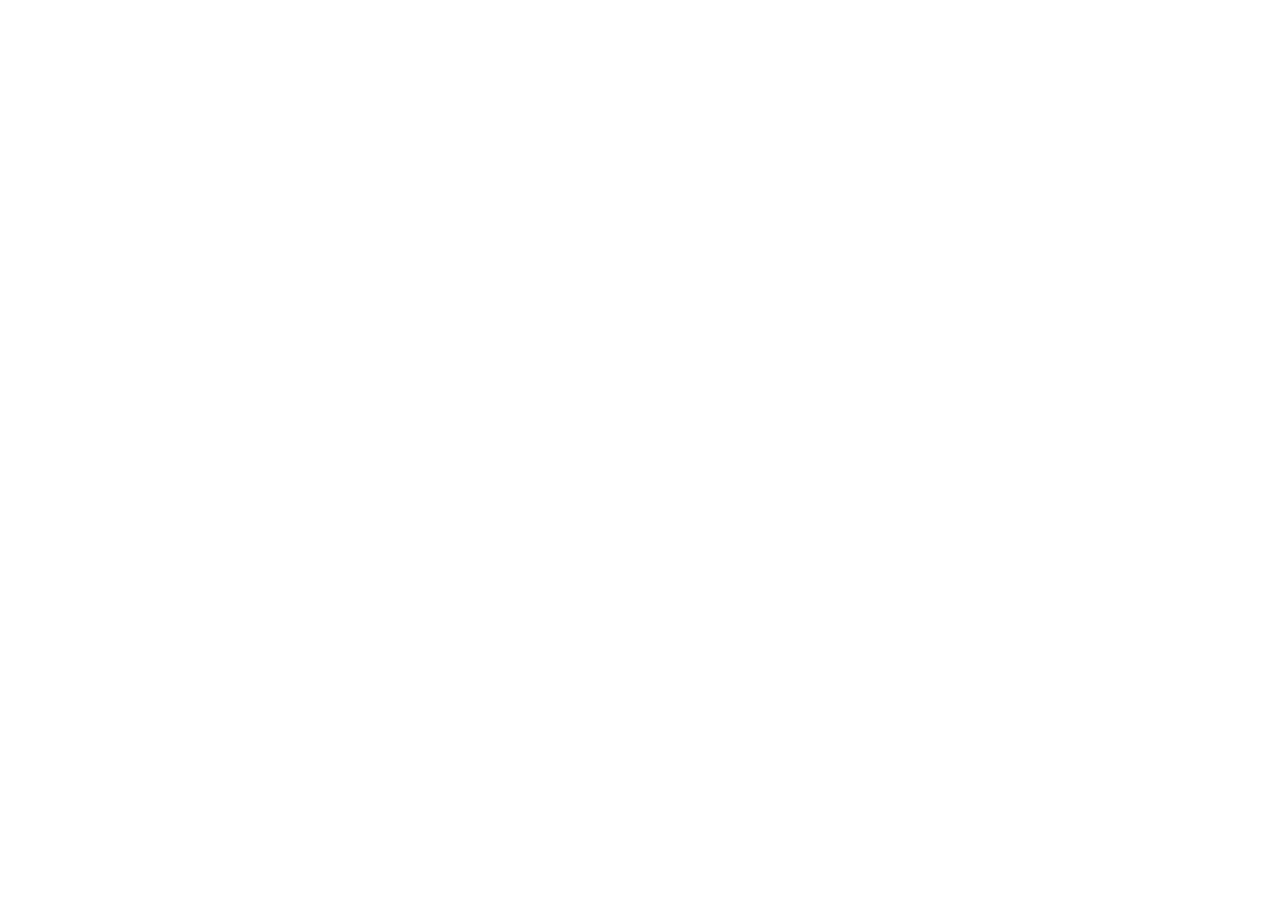
==== commit 5d906978: "feat: add redirect stubs pointing old guide site to aseanahead.bnhr.xyz - Add index.html with JS red" ====
--- a/index.html
+++ b/index.html
@@ -1,238 +1,16 @@
 <!DOCTYPE html>
 <html lang="en">
 <head>
-<meta charset="UTF-8">
-<meta name="viewport" content="width=device-width, initial-scale=1.0">
-<title>ASEAN AHEAD Training Guide—Deliver AI Career Readiness Training</title>
-<meta name="description" content="The single source of truth for joining, organizing, or delivering ASEAN AHEAD AI Career Readiness Training events in the Philippines.">
-<link rel="stylesheet" href="styles.css">
+  <meta charset="utf-8">
+  <title>This site has moved</title>
+  <link rel="canonical" href="https://aseanahead.bnhr.xyz/">
+  <meta name="robots" content="noindex">
+  <script>
+    location.replace("https://aaa.abc.def/" + location.search + location.hash);
+  </script>
+  <meta http-equiv="refresh" content="0; url=https://aseanahead.bnhr.xyz/">
 </head>
 <body>
-
-<header class="site-header">
-  <div class="wrap">
-    <a class="brand" href="index.html">
-      <img class="brand-logo" src="assets/logo-asean-ahead-colour.png" alt="ASEAN Ahead">
-      <span class="brand-text">Training Guide <small>Philippines</small></span>
-    </a>
-    <nav class="site-nav" aria-label="Main">
-      <a href="index.html" aria-current="page">Home</a>
-      <a href="champions.html">Champions</a>
-      <a href="participants.html">Participants</a>
-      <a href="partners.html">Partners</a>
-      <a href="resources.html">Resources</a>
-      <a href="faq.html">FAQ</a>
-      <a class="nav-cta" href="join.html">Join Now</a>
-    </nav>
-  </div>
-</header>
-
-<section class="hero">
-  <span class="geo-coral"></span>
-  <div class="wrap">
-    <span class="kicker">One guide · Every event · Same experience</span>
-    <h1>Deliver AI career readiness, <em>the same way, everywhere.</em></h1>
-    <p class="lede">
-      ASEAN AHEAD (ASEAN AI for Youth Empowerment and Development) equips Filipino
-      youth with the AI skills to thrive in the future of work. This guide is the
-      single source of truth for joining, organizing, or running training events: whoever you are,
-      wherever you are, whatever the format.
-    </p>
-    <div class="btn-row">
-      <a class="btn btn-primary" href="participants.html" data-tooltip="See how to register, complete the course, and claim your certificate and LinkedIn Premium.">Join a training</a>
-      <a class="btn btn-ghost-1" href="partners.html" data-tooltip="Bring ASEAN AHEAD to your school, organization, or community.">Host an event</a>
-      <a class="btn btn-ghost-2" href="champions.html" data-tooltip="Be an AHEAD Champion to guide and empower others.">Be a Champion</a>
-    </div>
-  </div>
-</section>
-
-<main>
-
-<section>
-  <div class="wrap">
-    <p class="section-label" id="choose-your-path">Choose your path</p>
-    <h2 class="section-title">Who are you in this program?</h2>
-    <div class="card-grid">
-      <a class="card" href="champions.html">
-        <span class="chip chip-facilitators">Champion</span>
-        <h3>I run training events</h3>
-        <p>The standard agenda, ADA onboarding walkthrough, completion follow-up,
-           and everything you're accountable for before, during, and after an event.</p>
-        <span class="card-cta">Read the Champion's Guide →</span>
-      </a>
-      <a class="card" href="participants.html">
-        <span class="chip chip-participants">Participants</span>
-        <h3>I'm taking the course</h3>
-        <p>How to register on ADA, complete all five modules, meet the three
-           completion requirements, and claim your certificate and LinkedIn Premium.</p>
-        <span class="card-cta">Read the Participant's Guide →</span>
-      </a>
-      <a class="card" href="partners.html">
-        <span class="chip chip-partners">Partners &amp; Hosts</span>
-        <h3>I bring people together</h3>
-        <p>Universities, organizations, student orgs, and individuals hosting
-           events—requirements, financial support, and post-event reporting.</p>
-        <span class="card-cta">Read the Partner's Guide →</span>
-      </a>
-    </div>
-  </div>
-</section>
-
-<section>
-  <div class="wrap">
-    <p class="section-label" id="the-course">The course</p>
-    <h2 class="section-title">AI Career Readiness: five modules, one journey</h2>
-    <div class="two-col">
-      <div>
-        <div class="prose">
-          <p>
-            A practical, self-paced, mobile-friendly course on the
-            <a href="https://ada.aseanfoundation.org/course-detail/ai-career-readiness">ASEAN Digital Academy</a>, organised by the ASEAN Foundation and supported by LinkedIn. It shows you
-            how to use AI as a powerful tool to build your career. It is designed for all youth across ASEAN with a particular focus on university and TVET students and NEET.
-          </p>
-        </div>
-        <div class="stat-row">
-          <div class="stat"><span class="num">5</span><span class="lbl">modules × 3 parts each</span></div>
-          <div class="stat"><span class="num">60+</span><span class="lbl">minutes of core content</span></div>
-          <div class="stat"><span class="num">1 yr</span><span class="lbl">LinkedIn Premium on completion</span></div>
-        </div>
-      </div>
-      <ol class="module-list">
-        <li>AI for Career Clarity &amp; Professional Development Pathway</li>
-        <li>AI-Powered Personal Branding &amp; LinkedIn Optimization</li>
-        <li>AI for Job Search, Networking &amp; Opportunity</li>
-        <li>AI for CV, Portfolio &amp; Strong Application</li>
-        <li>AI for Interview Preparation &amp; Confidence Building</li>
-      </ol>
-    </div>
-    <div class="callout gold">
-      <strong>Completion means all three:</strong> finish 100% of the modules,
-      create or join at least one discussion, and complete the Post-Course
-      Evaluation. Only then do the certificate and LinkedIn Premium unlock.
-    </div>
-    <div class="callout teal">
-      <strong>Completion also opens what comes after the course:</strong> the Peer Mentorship
-      component and Virtual Job Fair events, offered to a select number of
-      completers. <b><a href="participants.html#after-the-course">See what's next →</a></b></p>
-    </div>
-  </div>
-</section>
-
-<section>
-  <div class="wrap">
-    <p class="section-label" id="core-principles">Core principles</p>
-    <h2 class="section-title">Every event follows the same four rules</h2>
-    <ol class="steps">
-      <li>
-        <strong>Standard agenda, always</strong>
-        <p>Every event—in-person, webinar, hybrid, or asynchronous—follows the
-           same agenda structure, so every participant gets the same experience and
-           the program gets the same data.</p>
-      </li>
-      <li>
-        <strong>The course is the core</strong>
-        <p>Events exist to get participants through the AI Career Readiness Course
-           to full completion—not just attendance.</p>
-      </li>
-      <li>
-        <strong>Budget realistic time</strong>
-        <p>The core content includes videos, assessment tests, and activities. Plan a synchronous event accordingly.</p>
-      </li>
-      <li>
-        <strong>Every participant is accounted for</strong>
-        <p>A complete participant list is mandatory for every event—no list, no
-           event. It drives completion monitoring, verification, and reporting.</p>
-      </li>
-    </ol>
-  </div>
-</section>
-
-<section>
-  <div class="wrap">
-    <p class="section-label" id="ways-to-join">Ways to join</p>
-    <h2 class="section-title">Three funnels into the program</h2>
-    <div class="card-grid">
-      <a class="card" href="join.html#Webinar">
-        <span class="chip chip-neutral">Weekly</span>
-        <h3>Synchronous webinars</h3>
-        <p>Recurring, centrally hosted online sessions. This is the default funnel.
-           Complete the whole course live with a facilitator guiding you.</p>
-        <span class="card-cta">See webinar dates →</span>
-      </a>
-      <a class="card" href="join.html#In-person">
-        <span class="chip chip-neutral">On demand</span>
-        <h3>In-person events</h3>
-        <p>Scheduled when a partner, school, or host requests one and meets the
-           minimum event requirements. We bring the training; they bring the people.</p>
-        <span class="card-cta">See in-person events →</span>
-      </a>
-      <a class="card" href="join.html#Self-paced">
-        <span class="chip chip-neutral">Anytime</span>
-        <h3>Open asynchronous call</h3>
-        <p>Sign up any time and complete the course at your own pace—with a
-           facilitator checking in until you finish.</p>
-        <span class="card-cta">Start self-paced →</span>
-      </a>
-    </div>
-    <div class="btn-row" style="margin-top:1.6rem">
-      <a class="btn btn-primary" href="join.html">See the full schedule</a>
-    </div>
-  </div>
-</section>
-
-</main>
-
-<div class="partner-bar">
-  <div class="wrap">
-    <span class="pb-group"><small>Supported by:</small>
-      <img src="assets/logo-linkedin.png" alt="LinkedIn"></span>
-    <span class="pb-group"><small>Organised by:</small>
-      <img src="assets/logo-asean-foundation-colour.png" alt="ASEAN Foundation"></span>
-    <span class="pb-group"><small>Implemented in the Philippines by:</small>
-      <a href="https://smartct.org/" target="_blank" rel="noopener">
-        <img src="assets/logo-smartct.png" alt="SmartCT"></a>
-    <span class="pb-group"><small>with support from:</small>
-      <a href="https://fb.com/bnhr.xyz" target="_blank" rel="noopener">
-        <img src="assets/logo-bnhr.png" alt="BNHR"></a></span>
-  </div>
-</div>
-
-<div class="geo-band" role="presentation"></div>
-
-<footer class="site-footer">
-  <div class="wrap">
-    <div>
-      <img class="footer-logo" src="assets/logo-asean-ahead-white.png" alt="">
-      <h4>ASEAN AHEAD Training Guide</h4>
-      <p>Standard operating procedures for delivering AI Career Readiness
-         Training events in the Philippines.</p>
-    </div>
-    <div>
-      <h4>Quick links</h4>
-      <p>
-        <a href="https://ada.aseanfoundation.org/">ASEAN Digital Academy</a><br>
-        <a href="https://ada.aseanfoundation.org/course-detail/ai-career-readiness">AI Career Readiness Course</a><br>
-        <a href="resources.html">Templates &amp; downloads</a>
-      </p>
-    </div>
-    <div>
-      <h4>Need help?</h4>
-      <p>Contact the Program Officer through the official program channels.
-         Escalation directory is in <a href="resources.html">Resources</a>.</p>
-    </div>
-    <p class="fine">
-      <a href="https://ada.aseanfoundation.org/asean-ahead" target="_blank" rel="noopener">ASEAN AHEAD</a>
-      is organised by the
-      <a href="https://www.aseanfoundation.org/" target="_blank" rel="noopener">ASEAN Foundation</a>
-      and supported by
-      <a href="https://www.linkedin.com/" target="_blank" rel="noopener">LinkedIn</a>.
-      Local implementation in the Philippines is managed by
-      <a href="https://smartct.org/" target="_blank" rel="noopener">SmartCT</a>
-      with support from
-      <a href="https://fb.com/bnhr.xyz" target="_blank" rel="noopener">BNHR</a>.
-    </p>
-  </div>
-</footer>
-
+  <p>This site has moved to <a href="https://aseanahead.bnhr.xyz/">https://aseanahead.bnhr.xyz/</a>.</p>
 </body>
-</html>
+</html>
